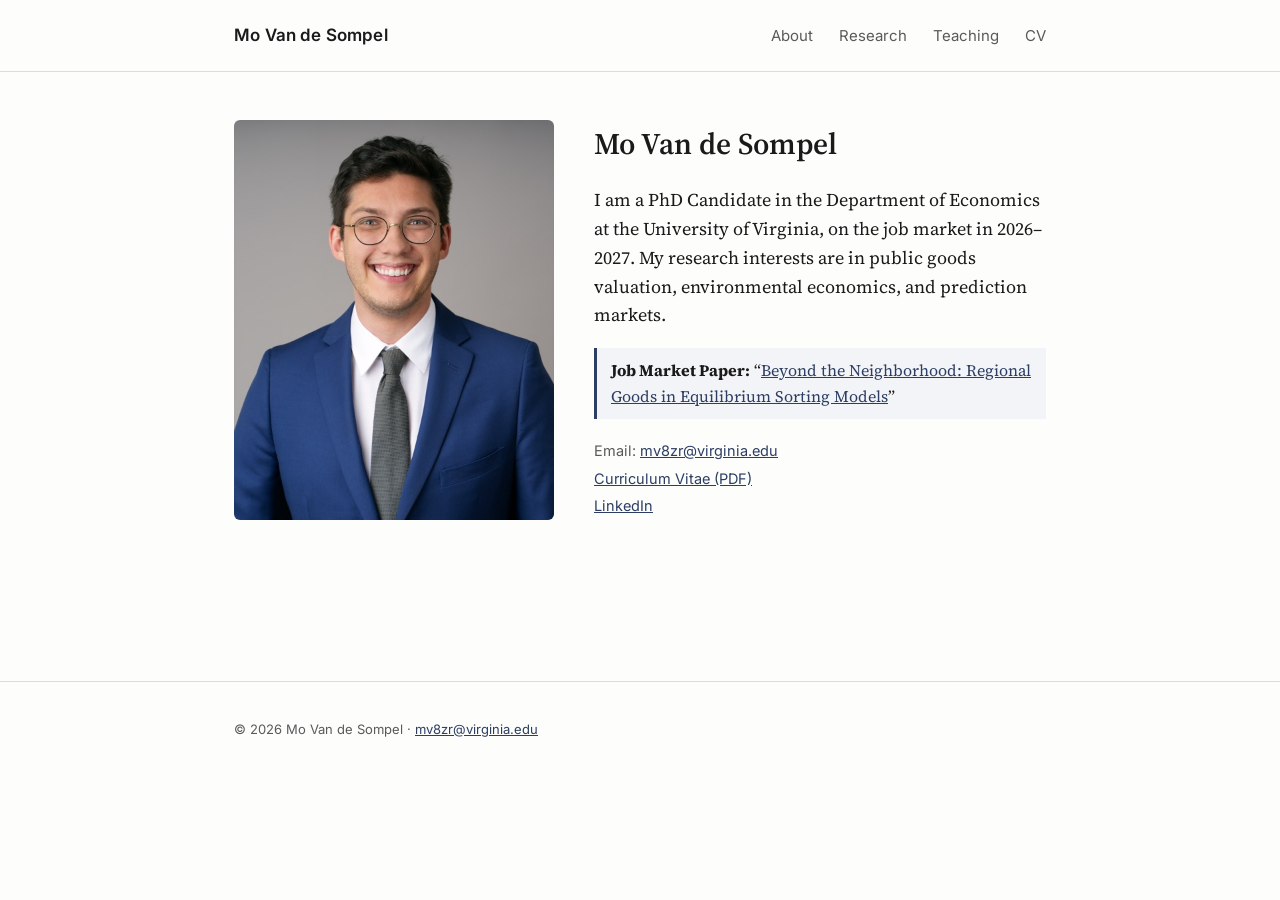
==== index.html @ 6fd61915 "Add SEO metadata: OG/Twitter tags, JSON-LD, sitemap, robots.txt Adds per-page meta descriptions, can" ====
<!doctype html>
<html lang="en">
<head>
<meta charset="utf-8">
<meta name="viewport" content="width=device-width, initial-scale=1">
<title>Mo Van de Sompel</title>
<meta name="description" content="Mo Van de Sompel is a PhD Candidate in Economics at the University of Virginia, on the 2026–2027 job market. Research in public goods valuation, environmental economics, and prediction markets.">
<link rel="canonical" href="https://mvdsomp.github.io/">

<meta property="og:type" content="profile">
<meta property="og:site_name" content="Mo Van de Sompel">
<meta property="og:title" content="Mo Van de Sompel — PhD Candidate in Economics, University of Virginia">
<meta property="og:description" content="PhD Candidate in Economics at the University of Virginia, on the 2026–2027 job market. Research in public goods valuation, environmental economics, and prediction markets.">
<meta property="og:url" content="https://mvdsomp.github.io/">
<meta property="og:image" content="https://mvdsomp.github.io/images/headshot.jpeg">
<meta property="profile:first_name" content="Mo">
<meta property="profile:last_name" content="Van de Sompel">

<meta name="twitter:card" content="summary_large_image">
<meta name="twitter:title" content="Mo Van de Sompel — PhD Candidate in Economics, University of Virginia">
<meta name="twitter:description" content="PhD Candidate in Economics at the University of Virginia, on the 2026–2027 job market.">
<meta name="twitter:image" content="https://mvdsomp.github.io/images/headshot.jpeg">

<link rel="preconnect" href="https://fonts.googleapis.com">
<link rel="preconnect" href="https://fonts.gstatic.com" crossorigin>
<link href="https://fonts.googleapis.com/css2?family=Source+Serif+4:ital,opsz,wght@0,8..60,400;0,8..60,600;1,8..60,400&family=Inter:wght@400;500;600&display=swap" rel="stylesheet">
<link rel="icon" type="image/svg+xml" href="favicon.svg">
<link rel="icon" type="image/png" sizes="32x32" href="favicon-32.png">
<link rel="icon" type="image/png" sizes="16x16" href="favicon-16.png">
<link rel="apple-touch-icon" href="apple-touch-icon.png">
<link rel="stylesheet" href="style.css">
<script type="application/ld+json">
{
  "@context": "https://schema.org",
  "@type": "Person",
  "name": "Mo Van de Sompel",
  "url": "https://mvdsomp.github.io/",
  "image": "https://mvdsomp.github.io/images/headshot.jpeg",
  "email": "mailto:mv8zr@virginia.edu",
  "jobTitle": "PhD Candidate in Economics",
  "affiliation": {
    "@type": "CollegeOrUniversity",
    "name": "University of Virginia",
    "department": {
      "@type": "Organization",
      "name": "Department of Economics"
    }
  },
  "alumniOf": {
    "@type": "CollegeOrUniversity",
    "name": "University of North Carolina at Chapel Hill"
  },
  "sameAs": [
    "https://www.linkedin.com/in/mo-van-de-sompel-291aa1146/"
  ]
}
</script>
</head>
<body>

<header class="site-header">
  <div class="wrap header-inner">
    <a class="name-link" href="index.html">Mo Van de Sompel</a>
    <nav>
      <a href="index.html">About</a>
      <a href="research.html">Research</a>
      <a href="teaching.html">Teaching</a>
      <a href="cv.pdf">CV</a>
    </nav>
  </div>
</header>

<main class="wrap about-page">

  <section class="intro">
    <img class="headshot" src="images/headshot.jpeg" alt="Photo of Mo Van de Sompel">
    <div class="intro-text">
      <h1>Mo Van de Sompel</h1>

      <p>
        I am a PhD Candidate in the Department of Economics at the University of Virginia,
        on the job market in 2026&ndash;2027. My research interests are in public goods
        valuation, environmental economics, and prediction markets.
      </p>

      <p class="jmp-line">
        <strong>Job Market Paper:</strong>
        &ldquo;<a href="research.html#jmp">Beyond the Neighborhood: Regional Goods in Equilibrium Sorting Models</a>&rdquo;
      </p>

      <ul class="contact-list">
        <li>Email: <a href="mailto:mv8zr@virginia.edu">mv8zr@virginia.edu</a></li>
        <li><a href="cv.pdf">Curriculum Vitae (PDF)</a></li>
        <li><a href="https://www.linkedin.com/in/mo-van-de-sompel-291aa1146/" rel="me">LinkedIn</a></li>
      </ul>
    </div>
  </section>

</main>

<footer class="site-footer">
  <div class="wrap">
    <p>&copy; 2026 Mo Van de Sompel &middot; <a href="mailto:mv8zr@virginia.edu">mv8zr@virginia.edu</a></p>
  </div>
</footer>

</body>
</html>
---- style.css ----
:root {
  --ink: #1a1a1a;
  --muted: #5a5a5a;
  --rule: #dcdcdc;
  --accent: #2c3e63; /* muted UVA blue */
  --bg: #fdfdfc;
  --max-width: 860px;
}

* { box-sizing: border-box; }

html { -webkit-text-size-adjust: 100%; }

body {
  margin: 0;
  background: var(--bg);
  color: var(--ink);
  font-family: "Source Serif 4", Georgia, "Times New Roman", serif;
  font-size: 18px;
  line-height: 1.6;
}

.wrap {
  max-width: var(--max-width);
  margin: 0 auto;
  padding: 0 24px;
}

/* Header */
.site-header {
  border-bottom: 1px solid var(--rule);
  padding: 22px 0;
  margin-bottom: 48px;
}

.header-inner {
  display: flex;
  flex-wrap: wrap;
  align-items: baseline;
  justify-content: space-between;
  gap: 12px;
}

.name-link {
  font-family: "Inter", -apple-system, sans-serif;
  font-weight: 600;
  font-size: 17px;
  color: var(--ink);
  text-decoration: none;
  letter-spacing: 0.01em;
}

nav {
  font-family: "Inter", -apple-system, sans-serif;
  font-size: 15px;
}

nav a {
  color: var(--muted);
  text-decoration: none;
  margin-left: 22px;
}

nav a:first-child { margin-left: 0; }

nav a:hover,
nav a.active {
  color: var(--accent);
}

/* Headings */
h1 {
  font-family: "Source Serif 4", Georgia, serif;
  font-weight: 600;
  font-size: 30px;
  margin: 0 0 8px;
}

h2 {
  font-family: "Source Serif 4", Georgia, serif;
  font-weight: 600;
  font-size: 21px;
  margin: 0 0 10px;
}

/* About page */
.about-page { padding-bottom: 60px; }

.intro {
  display: flex;
  gap: 40px;
  align-items: flex-start;
  margin-bottom: 40px;
}

.headshot {
  width: 320px;
  height: auto;
  max-width: 100%;
  border-radius: 6px;
  flex-shrink: 0;
  display: block;
}

.intro-text h1 {
  margin-bottom: 14px;
}

.jmp-line {
  background: #f3f4f7;
  border-left: 3px solid var(--accent);
  padding: 10px 14px;
  font-size: 16px;
}

.contact-list {
  list-style: none;
  padding: 0;
  margin: 20px 0 0;
  font-family: "Inter", -apple-system, sans-serif;
  font-size: 14.5px;
  color: var(--muted);
}

.contact-list li { margin-bottom: 4px; }

.contact-list a { color: var(--accent); }

/* Links */
a {
  color: var(--accent);
}

/* Research page */
.fields {
  color: var(--muted);
  font-size: 16px;
  margin-bottom: 40px;
}

.paper {
  border-top: 1px solid var(--rule);
  padding: 28px 0;
}

.paper:last-child { padding-bottom: 0; }

.paper-tag {
  display: inline-block;
  font-family: "Inter", -apple-system, sans-serif;
  font-size: 12px;
  font-weight: 600;
  text-transform: uppercase;
  letter-spacing: 0.06em;
  color: var(--accent);
  margin-bottom: 8px;
}

.paper h2 { margin-bottom: 10px; }

.paper-links {
  font-family: "Inter", -apple-system, sans-serif;
  font-size: 14px;
  margin: 0 0 10px;
}

.placeholder-link {
  color: #999;
  font-style: italic;
}

.abstract {
  color: var(--muted);
  font-size: 16px;
}

/* Teaching page */
.teaching-block {
  margin-bottom: 40px;
}

.teaching-table {
  width: 100%;
  border-collapse: collapse;
  font-size: 16px;
  margin-bottom: 10px;
}

.teaching-table td {
  padding: 8px 0;
  border-bottom: 1px solid var(--rule);
}

.teaching-table td:last-child {
  text-align: right;
  color: var(--muted);
  font-family: "Inter", -apple-system, sans-serif;
  font-size: 14px;
  white-space: nowrap;
  padding-left: 16px;
}

.note {
  color: var(--muted);
  font-size: 14.5px;
  font-family: "Inter", -apple-system, sans-serif;
}

.teaching-block ul {
  font-size: 16px;
}

/* Footer */
.site-footer {
  border-top: 1px solid var(--rule);
  margin-top: 60px;
  padding: 24px 0;
  font-family: "Inter", -apple-system, sans-serif;
  font-size: 13px;
  color: var(--muted);
}

/* Responsive */
@media (max-width: 560px) {
  .intro {
    flex-direction: column;
    align-items: center;
    text-align: center;
  }
  .contact-list { text-align: left; }
  .header-inner { flex-direction: column; align-items: flex-start; }
  nav a { margin-left: 0; margin-right: 18px; }
}
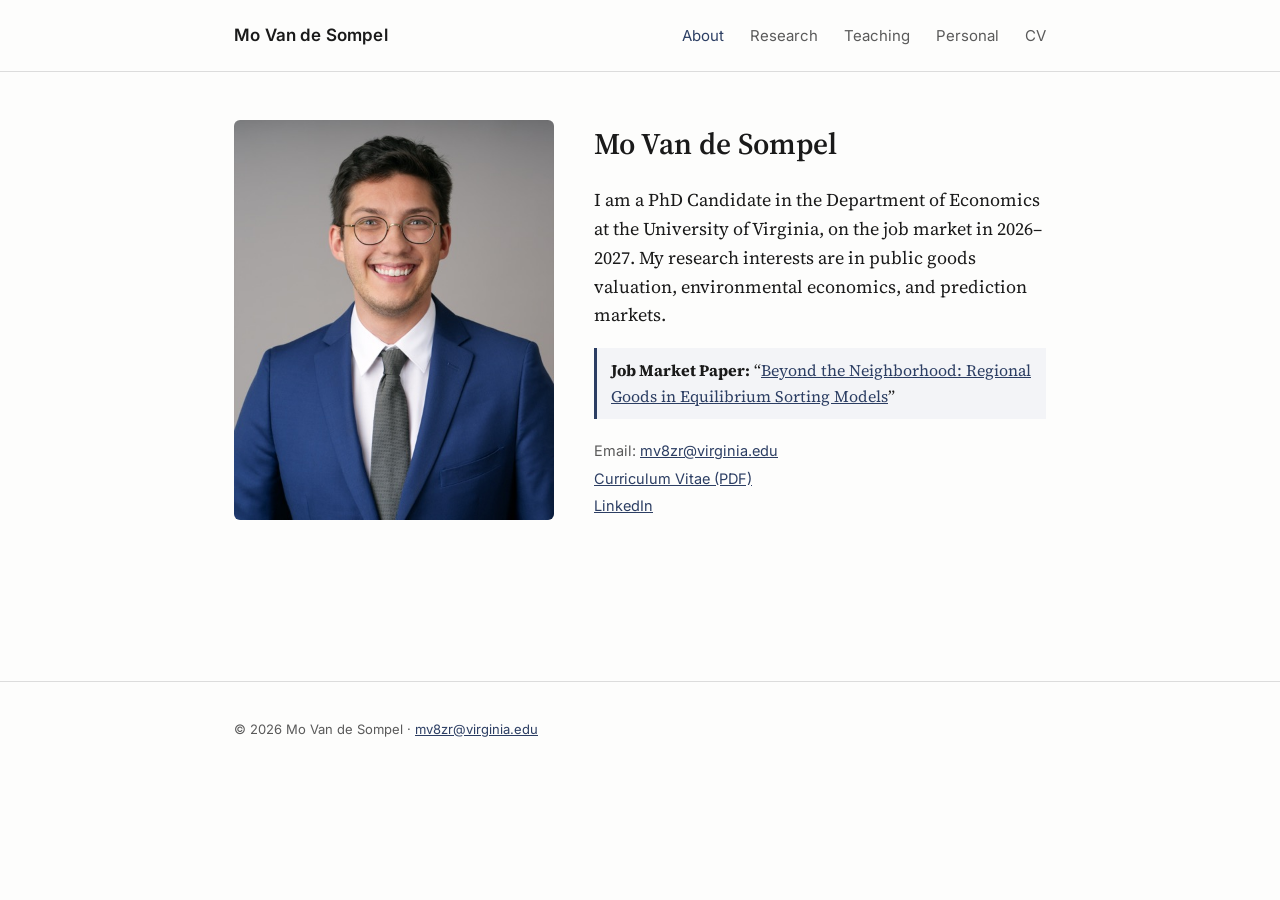
==== commit c2a9259d: "Add Personal page with video, op-ed, and JeffSoc speech New nav tab linking to a Minecraft economics" ====
--- a/index.html
+++ b/index.html
@@ -62,9 +62,10 @@
   <div class="wrap header-inner">
     <a class="name-link" href="index.html">Mo Van de Sompel</a>
     <nav>
-      <a href="index.html">About</a>
+      <a class="active" href="index.html">About</a>
       <a href="research.html">Research</a>
       <a href="teaching.html">Teaching</a>
+      <a href="personal.html">Personal</a>
       <a href="cv.pdf">CV</a>
     </nav>
   </div>
--- a/style.css
+++ b/style.css
@@ -208,6 +208,55 @@
 
 .teaching-block ul {
   font-size: 16px;
+}
+
+/* Personal page */
+.post {
+  border-top: 1px solid var(--rule);
+  padding: 28px 0;
+}
+
+.post:last-child { padding-bottom: 0; }
+
+.post h2 { margin-bottom: 10px; }
+
+.post h2 a {
+  color: var(--ink);
+  text-decoration: none;
+}
+
+.post h2 a:hover { color: var(--accent); }
+
+.post-meta {
+  font-family: "Inter", -apple-system, sans-serif;
+  font-size: 14px;
+  color: var(--muted);
+  margin: 0 0 16px;
+}
+
+.post-body p {
+  margin: 0 0 16px;
+}
+
+.post-body p:last-child { margin-bottom: 0; }
+
+.video-embed {
+  position: relative;
+  width: 100%;
+  padding-top: 56.25%;
+  margin-top: 12px;
+  border-radius: 4px;
+  overflow: hidden;
+  background: #000;
+}
+
+.video-embed iframe {
+  position: absolute;
+  top: 0;
+  left: 0;
+  width: 100%;
+  height: 100%;
+  border: 0;
 }
 
 /* Footer */
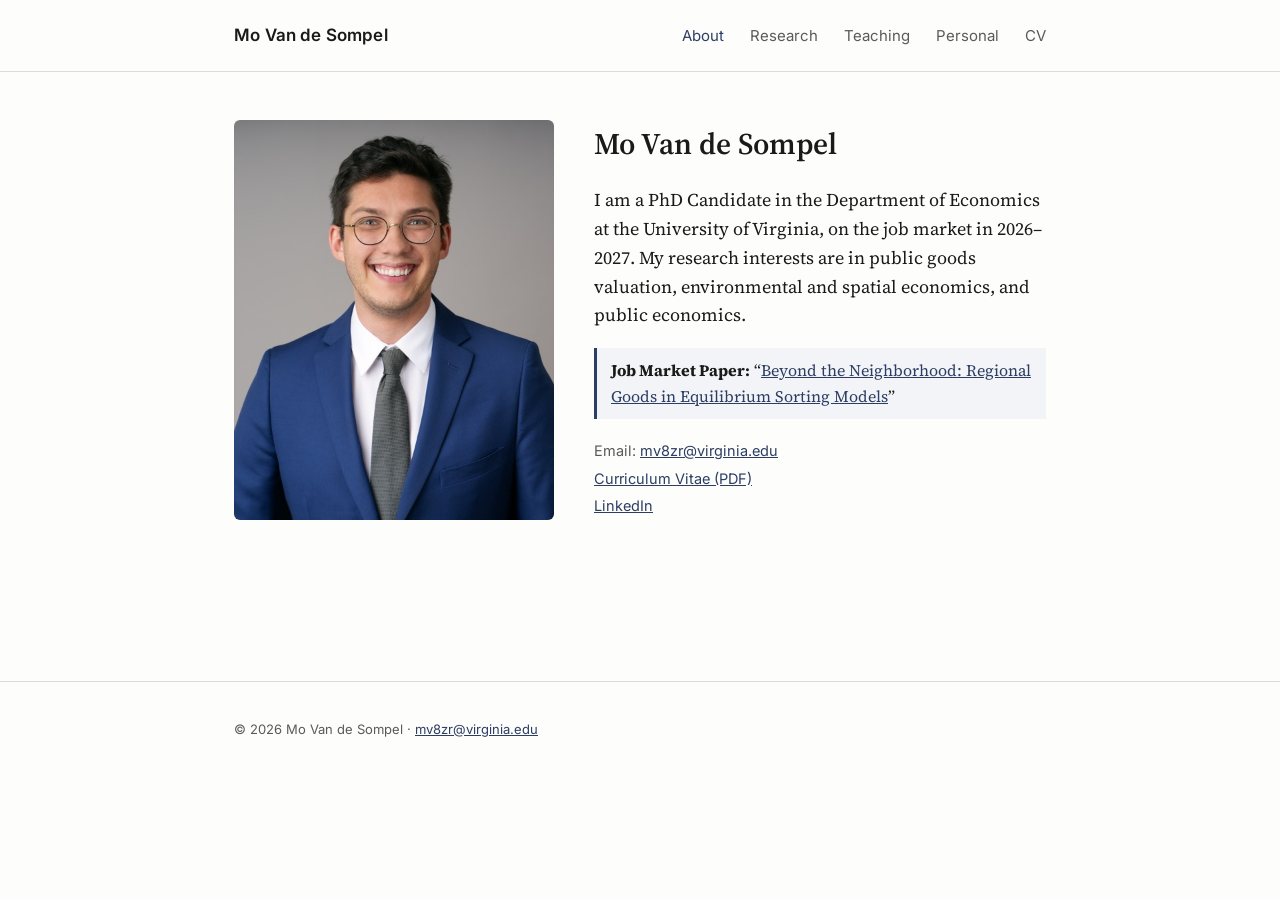
==== commit 6b30cab7: "Update research interests on landing page Public goods valuation, environmental and spatial economic" ====
--- a/index.html
+++ b/index.html
@@ -4,13 +4,13 @@
 <meta charset="utf-8">
 <meta name="viewport" content="width=device-width, initial-scale=1">
 <title>Mo Van de Sompel</title>
-<meta name="description" content="Mo Van de Sompel is a PhD Candidate in Economics at the University of Virginia, on the 2026–2027 job market. Research in public goods valuation, environmental economics, and prediction markets.">
+<meta name="description" content="Mo Van de Sompel is a PhD Candidate in Economics at the University of Virginia, on the 2026–2027 job market. Research in public goods valuation, environmental and spatial economics, and public economics.">
 <link rel="canonical" href="https://mvdsomp.github.io/">
 
 <meta property="og:type" content="profile">
 <meta property="og:site_name" content="Mo Van de Sompel">
 <meta property="og:title" content="Mo Van de Sompel — PhD Candidate in Economics, University of Virginia">
-<meta property="og:description" content="PhD Candidate in Economics at the University of Virginia, on the 2026–2027 job market. Research in public goods valuation, environmental economics, and prediction markets.">
+<meta property="og:description" content="PhD Candidate in Economics at the University of Virginia, on the 2026–2027 job market. Research in public goods valuation, environmental and spatial economics, and public economics.">
 <meta property="og:url" content="https://mvdsomp.github.io/">
 <meta property="og:image" content="https://mvdsomp.github.io/images/headshot.jpeg">
 <meta property="profile:first_name" content="Mo">
@@ -25,6 +25,8 @@
 <link rel="preconnect" href="https://fonts.gstatic.com" crossorigin>
 <link href="https://fonts.googleapis.com/css2?family=Source+Serif+4:ital,opsz,wght@0,8..60,400;0,8..60,600;1,8..60,400&family=Inter:wght@400;500;600&display=swap" rel="stylesheet">
 <link rel="icon" type="image/svg+xml" href="favicon.svg">
+<link rel="icon" type="image/png" sizes="96x96" href="favicon-96.png">
+<link rel="icon" type="image/png" sizes="48x48" href="favicon-48.png">
 <link rel="icon" type="image/png" sizes="32x32" href="favicon-32.png">
 <link rel="icon" type="image/png" sizes="16x16" href="favicon-16.png">
 <link rel="apple-touch-icon" href="apple-touch-icon.png">
@@ -66,7 +68,7 @@
       <a href="research.html">Research</a>
       <a href="teaching.html">Teaching</a>
       <a href="personal.html">Personal</a>
-      <a href="cv.pdf">CV</a>
+      <a href="cv.pdf" target="_blank" rel="noopener">CV</a>
     </nav>
   </div>
 </header>
@@ -81,7 +83,7 @@
       <p>
         I am a PhD Candidate in the Department of Economics at the University of Virginia,
         on the job market in 2026&ndash;2027. My research interests are in public goods
-        valuation, environmental economics, and prediction markets.
+        valuation, environmental and spatial economics, and public economics.
       </p>
 
       <p class="jmp-line">
@@ -91,7 +93,7 @@
 
       <ul class="contact-list">
         <li>Email: <a href="mailto:mv8zr@virginia.edu">mv8zr@virginia.edu</a></li>
-        <li><a href="cv.pdf">Curriculum Vitae (PDF)</a></li>
+        <li><a href="cv.pdf" target="_blank" rel="noopener">Curriculum Vitae (PDF)</a></li>
         <li><a href="https://www.linkedin.com/in/mo-van-de-sompel-291aa1146/" rel="me">LinkedIn</a></li>
       </ul>
     </div>
--- a/style.css
+++ b/style.css
@@ -28,6 +28,10 @@
 
 /* Header */
 .site-header {
+  position: sticky;
+  top: 0;
+  z-index: 100;
+  background: var(--bg);
   border-bottom: 1px solid var(--rule);
   padding: 22px 0;
   margin-bottom: 48px;
@@ -131,6 +135,11 @@
   color: var(--accent);
 }
 
+.bio {
+  font-size: 17px;
+  margin: 0 0 16px;
+}
+
 /* Research page */
 .fields {
   color: var(--muted);
@@ -169,48 +178,121 @@
   font-style: italic;
 }
 
+.btn {
+  display: inline-block;
+  font-family: "Inter", -apple-system, sans-serif;
+  font-size: 13px;
+  font-weight: 600;
+  letter-spacing: 0.02em;
+  color: #fff;
+  background: var(--accent);
+  padding: 7px 16px;
+  border-radius: 4px;
+  text-decoration: none;
+}
+
+.btn:hover {
+  background: #202e4d;
+}
+
 .abstract {
   color: var(--muted);
   font-size: 16px;
 }
 
 /* Teaching page */
-.teaching-block {
-  margin-bottom: 40px;
-}
-
-.teaching-table {
+.teaching-heading {
+  font-size: 13px;
+  font-family: "Inter", -apple-system, sans-serif;
+  font-weight: 600;
+  text-transform: uppercase;
+  letter-spacing: 0.06em;
+  color: var(--muted);
+  border-top: 1px solid var(--rule);
+  margin: 40px 0 20px;
+  padding-top: 28px;
+}
+
+.course {
+  padding: 24px 0;
+}
+
+.course + .course {
+  border-top: 1px solid var(--rule);
+}
+
+.course h3 {
+  font-family: "Source Serif 4", Georgia, serif;
+  font-weight: 600;
+  font-size: 19px;
+  margin: 0 0 10px;
+}
+
+.course .abstract {
+  margin: 0 0 10px;
+}
+
+.course-meta {
+  font-family: "Inter", -apple-system, sans-serif;
+  font-size: 14px;
+  color: var(--muted);
+  margin: 0;
+}
+
+.view-badge {
+  display: inline-block;
+  font-family: "Inter", -apple-system, sans-serif;
+  font-weight: 600;
+  font-size: 15px;
+  color: var(--muted);
+  background: #f3f4f7;
+  border-radius: 999px;
+  padding: 4px 13px;
+  vertical-align: middle;
+  margin-left: 10px;
+}
+
+.view-badge:empty {
+  display: none;
+}
+
+/* Personal page */
+.personal-layout {
+  display: flex;
+  gap: 48px;
+  align-items: flex-start;
+}
+
+.personal-sidebar {
+  flex: 0 0 220px;
+  position: sticky;
+  top: 108px;
+  align-self: flex-start;
+}
+
+.personal-sidebar h1 {
+  margin: 0 0 16px;
+}
+
+.personal-sidebar .bio {
+  font-size: 15.5px;
+  color: var(--muted);
+  margin: 0;
+}
+
+.sidebar-photo {
+  display: block;
   width: 100%;
-  border-collapse: collapse;
-  font-size: 16px;
-  margin-bottom: 10px;
-}
-
-.teaching-table td {
-  padding: 8px 0;
-  border-bottom: 1px solid var(--rule);
-}
-
-.teaching-table td:last-child {
-  text-align: right;
-  color: var(--muted);
-  font-family: "Inter", -apple-system, sans-serif;
-  font-size: 14px;
-  white-space: nowrap;
-  padding-left: 16px;
-}
-
-.note {
-  color: var(--muted);
-  font-size: 14.5px;
-  font-family: "Inter", -apple-system, sans-serif;
-}
-
-.teaching-block ul {
-  font-size: 16px;
-}
-
-/* Personal page */
+  height: auto;
+  border-radius: 6px;
+  margin-bottom: 16px;
+}
+
+.personal-main {
+  flex: 1;
+  min-width: 0;
+}
+
 .post {
   border-top: 1px solid var(--rule);
   padding: 28px 0;
@@ -239,6 +321,19 @@
 }
 
 .post-body p:last-child { margin-bottom: 0; }
+
+.post-back {
+  font-family: "Inter", -apple-system, sans-serif;
+  font-size: 14px;
+  margin: 0 0 24px;
+}
+
+.post-standalone {
+  border-top: none;
+  padding-top: 0;
+}
+
+.post-standalone h1 { margin-bottom: 10px; }
 
 .video-embed {
   position: relative;
@@ -270,6 +365,18 @@
 }
 
 /* Responsive */
+@media (max-width: 700px) {
+  .personal-layout {
+    flex-direction: column;
+  }
+  .personal-sidebar {
+    flex: none;
+    width: 100%;
+    max-width: 260px;
+    position: static;
+  }
+}
+
 @media (max-width: 560px) {
   .intro {
     flex-direction: column;
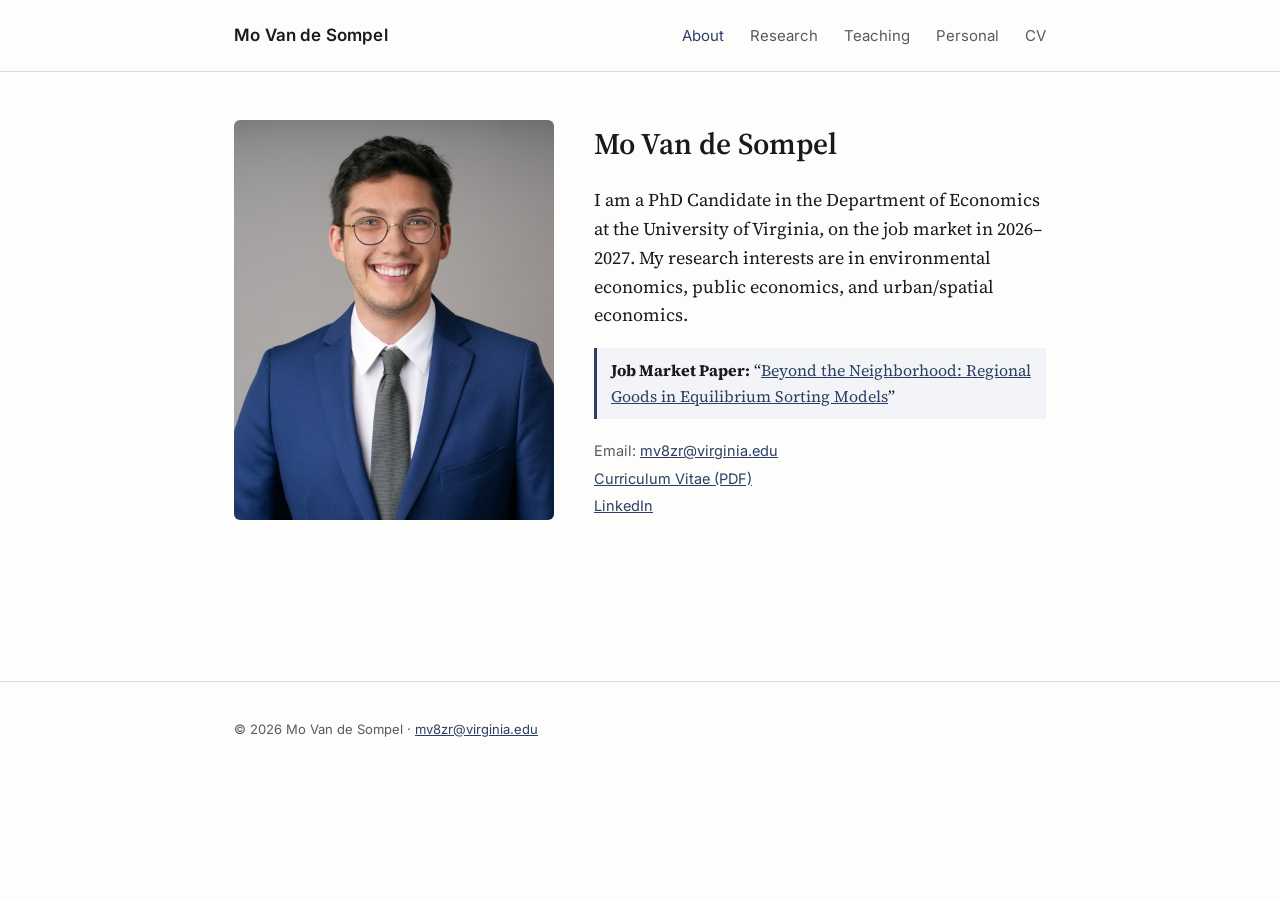
==== commit 2556175d: "Update research interests to Environmental/Public/Urban-Spatial Economics Updates the landing page b" ====
--- a/index.html
+++ b/index.html
@@ -4,13 +4,13 @@
 <meta charset="utf-8">
 <meta name="viewport" content="width=device-width, initial-scale=1">
 <title>Mo Van de Sompel</title>
-<meta name="description" content="Mo Van de Sompel is a PhD Candidate in Economics at the University of Virginia, on the 2026–2027 job market. Research in public goods valuation, environmental and spatial economics, and public economics.">
+<meta name="description" content="Mo Van de Sompel is a PhD Candidate in Economics at the University of Virginia, on the 2026–2027 job market. Research in environmental economics, public economics, and urban/spatial economics.">
 <link rel="canonical" href="https://mvdsomp.github.io/">
 
 <meta property="og:type" content="profile">
 <meta property="og:site_name" content="Mo Van de Sompel">
 <meta property="og:title" content="Mo Van de Sompel — PhD Candidate in Economics, University of Virginia">
-<meta property="og:description" content="PhD Candidate in Economics at the University of Virginia, on the 2026–2027 job market. Research in public goods valuation, environmental and spatial economics, and public economics.">
+<meta property="og:description" content="PhD Candidate in Economics at the University of Virginia, on the 2026–2027 job market. Research in environmental economics, public economics, and urban/spatial economics.">
 <meta property="og:url" content="https://mvdsomp.github.io/">
 <meta property="og:image" content="https://mvdsomp.github.io/images/headshot.jpeg">
 <meta property="profile:first_name" content="Mo">
@@ -82,8 +82,8 @@
 
       <p>
         I am a PhD Candidate in the Department of Economics at the University of Virginia,
-        on the job market in 2026&ndash;2027. My research interests are in public goods
-        valuation, environmental and spatial economics, and public economics.
+        on the job market in 2026&ndash;2027. My research interests are in environmental
+        economics, public economics, and urban/spatial economics.
       </p>
 
       <p class="jmp-line">
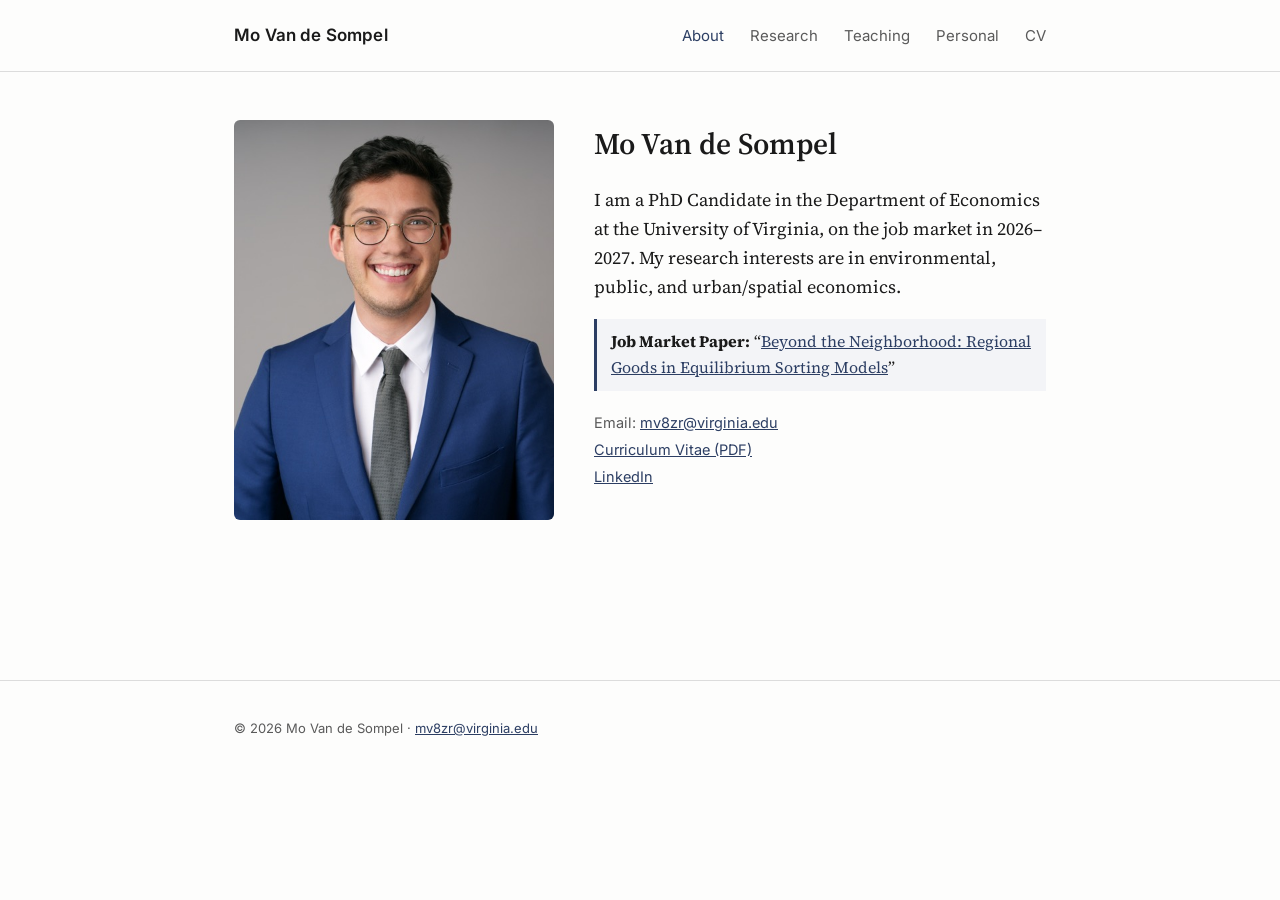
==== commit 53c552ec: "Shorten research interests phrasing on landing page "Environmental, public, and urban/spatial econom" ====
--- a/index.html
+++ b/index.html
@@ -4,13 +4,13 @@
 <meta charset="utf-8">
 <meta name="viewport" content="width=device-width, initial-scale=1">
 <title>Mo Van de Sompel</title>
-<meta name="description" content="Mo Van de Sompel is a PhD Candidate in Economics at the University of Virginia, on the 2026–2027 job market. Research in environmental economics, public economics, and urban/spatial economics.">
+<meta name="description" content="Mo Van de Sompel is a PhD Candidate in Economics at the University of Virginia, on the 2026–2027 job market. Research in environmental, public, and urban/spatial economics.">
 <link rel="canonical" href="https://mvdsomp.github.io/">
 
 <meta property="og:type" content="profile">
 <meta property="og:site_name" content="Mo Van de Sompel">
 <meta property="og:title" content="Mo Van de Sompel — PhD Candidate in Economics, University of Virginia">
-<meta property="og:description" content="PhD Candidate in Economics at the University of Virginia, on the 2026–2027 job market. Research in environmental economics, public economics, and urban/spatial economics.">
+<meta property="og:description" content="PhD Candidate in Economics at the University of Virginia, on the 2026–2027 job market. Research in environmental, public, and urban/spatial economics.">
 <meta property="og:url" content="https://mvdsomp.github.io/">
 <meta property="og:image" content="https://mvdsomp.github.io/images/headshot.jpeg">
 <meta property="profile:first_name" content="Mo">
@@ -82,8 +82,8 @@
 
       <p>
         I am a PhD Candidate in the Department of Economics at the University of Virginia,
-        on the job market in 2026&ndash;2027. My research interests are in environmental
-        economics, public economics, and urban/spatial economics.
+        on the job market in 2026&ndash;2027. My research interests are in environmental,
+        public, and urban/spatial economics.
       </p>
 
       <p class="jmp-line">
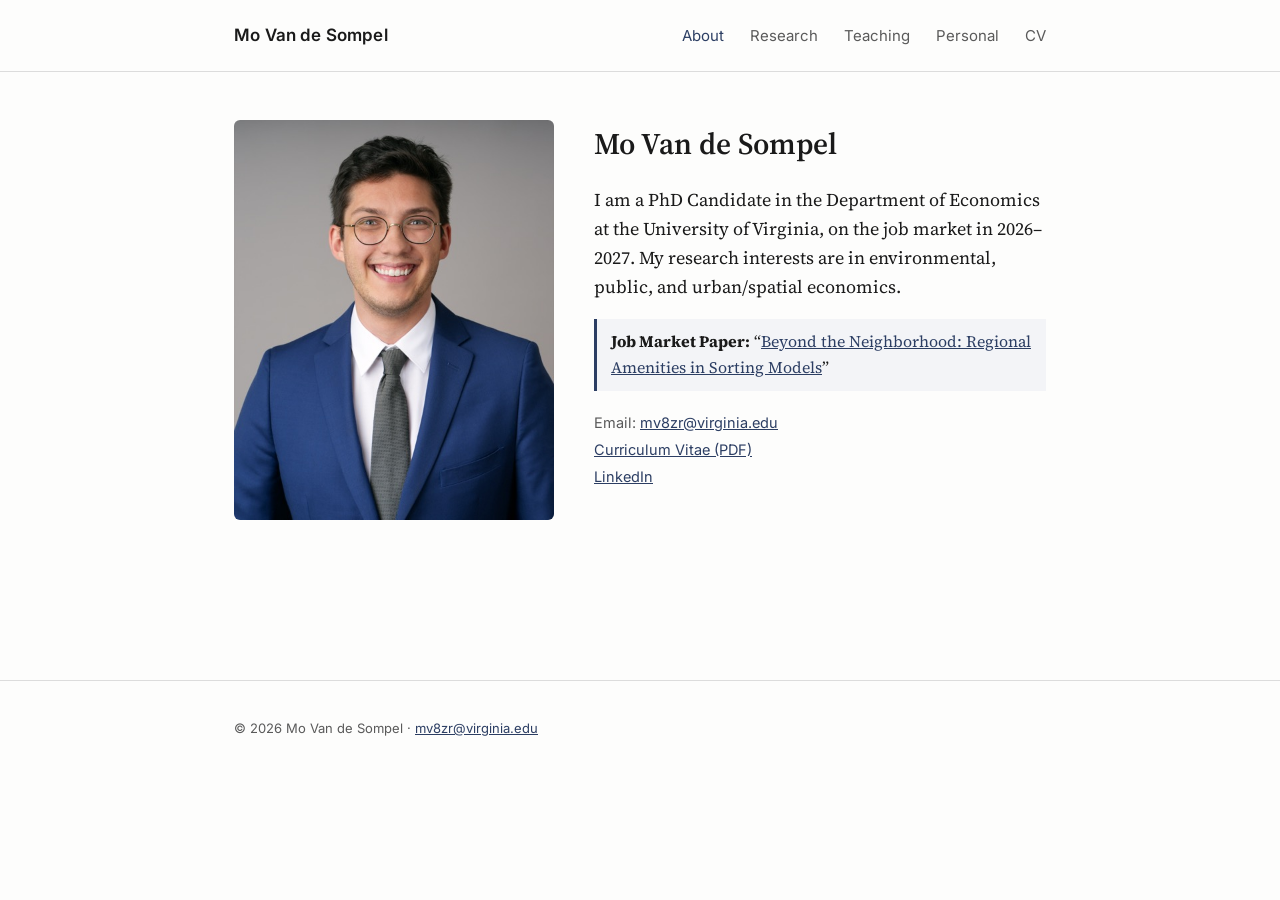
==== commit f6ec8328: "Add job market paper PDF, sync title and abstract to current draft Co-Authored-By: Claude Sonnet 5 <" ====
--- a/index.html
+++ b/index.html
@@ -88,7 +88,7 @@
 
       <p class="jmp-line">
         <strong>Job Market Paper:</strong>
-        &ldquo;<a href="research.html#jmp">Beyond the Neighborhood: Regional Goods in Equilibrium Sorting Models</a>&rdquo;
+        &ldquo;<a href="research.html#jmp">Beyond the Neighborhood: Regional Amenities in Sorting Models</a>&rdquo;
       </p>
 
       <ul class="contact-list">
